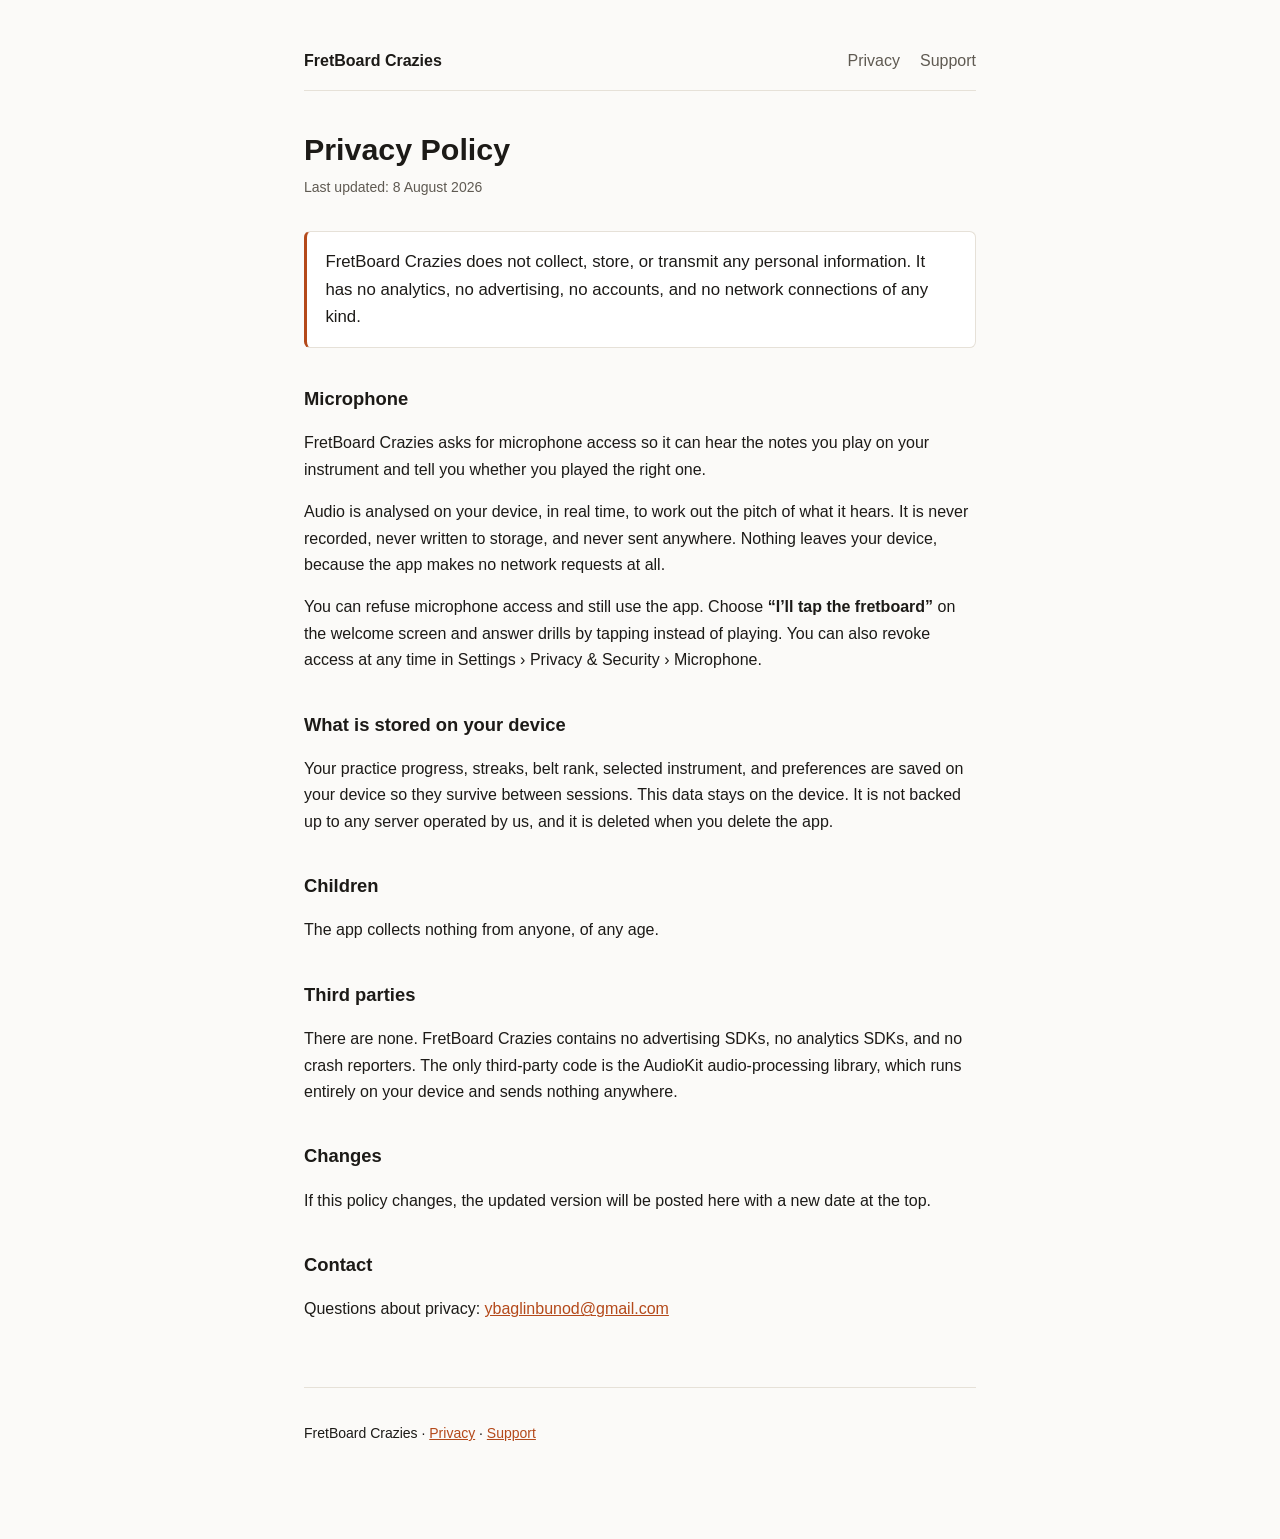
==== site/privacy/index.html @ 0d49e457 "feat: publish the privacy and support pages Apple requires App Store Connect refuses a submission wi" ====
<!doctype html>
<html lang="en">
<head>
<meta charset="utf-8">
<meta name="viewport" content="width=device-width, initial-scale=1">
<title>Privacy Policy — FretBoard Crazies</title>
<link rel="stylesheet" href="../style.css">
</head>
<body>
<nav>
  <a class="wordmark" href="../">FretBoard Crazies</a>
  <a href="./">Privacy</a>
  <a href="../support/">Support</a>
</nav>
<main>
  <h1>Privacy Policy</h1>
  <p class="updated">Last updated: 8 August 2026</p>

  <p class="lede">FretBoard Crazies does not collect, store, or transmit any personal information. It has no analytics, no advertising, no accounts, and no network connections of any kind.</p>

  <h2>Microphone</h2>
  <p>FretBoard Crazies asks for microphone access so it can hear the notes you play on your instrument and tell you whether you played the right one.</p>
  <p>Audio is analysed on your device, in real time, to work out the pitch of what it hears. It is never recorded, never written to storage, and never sent anywhere. Nothing leaves your device, because the app makes no network requests at all.</p>
  <p>You can refuse microphone access and still use the app. Choose <strong>“I’ll tap the fretboard”</strong> on the welcome screen and answer drills by tapping instead of playing. You can also revoke access at any time in Settings › Privacy &amp; Security › Microphone.</p>

  <h2>What is stored on your device</h2>
  <p>Your practice progress, streaks, belt rank, selected instrument, and preferences are saved on your device so they survive between sessions. This data stays on the device. It is not backed up to any server operated by us, and it is deleted when you delete the app.</p>

  <h2>Children</h2>
  <p>The app collects nothing from anyone, of any age.</p>

  <h2>Third parties</h2>
  <p>There are none. FretBoard Crazies contains no advertising SDKs, no analytics SDKs, and no crash reporters. The only third-party code is the AudioKit audio-processing library, which runs entirely on your device and sends nothing anywhere.</p>

  <h2>Changes</h2>
  <p>If this policy changes, the updated version will be posted here with a new date at the top.</p>

  <h2>Contact</h2>
  <p>Questions about privacy: <a href="mailto:ybaglinbunod@gmail.com">ybaglinbunod@gmail.com</a></p>
</main>
<footer>
  <p>FretBoard Crazies · <a href="./">Privacy</a> · <a href="../support/">Support</a></p>
</footer>
</body>
</html>
---- site/style.css ----
:root {
  --bg: #fbfaf8;
  --surface: #ffffff;
  --text: #1c1a17;
  --muted: #5f5a52;
  --accent: #b4491a;
  --border: #e6e1d8;
}

@media (prefers-color-scheme: dark) {
  :root {
    --bg: #16140f;
    --surface: #1e1b16;
    --text: #f0ece4;
    --muted: #a49c8e;
    --accent: #ff8c4b;
    --border: #2f2a22;
  }
}

* {
  box-sizing: border-box;
}

body {
  margin: 0;
  padding: 3rem 1.25rem 5rem;
  background: var(--bg);
  color: var(--text);
  font: 16px/1.65 -apple-system, BlinkMacSystemFont, "Segoe UI", Helvetica, Arial, sans-serif;
  -webkit-font-smoothing: antialiased;
}

main {
  max-width: 42rem;
  margin: 0 auto;
}

nav {
  max-width: 42rem;
  margin: 0 auto 2.5rem;
  display: flex;
  gap: 1.25rem;
  align-items: baseline;
  flex-wrap: wrap;
  padding-bottom: 1rem;
  border-bottom: 1px solid var(--border);
}

nav .wordmark {
  font-weight: 700;
  color: var(--text);
  text-decoration: none;
  margin-right: auto;
}

nav a {
  color: var(--muted);
  text-decoration: none;
}

nav a:hover {
  color: var(--accent);
}

h1 {
  font-size: 1.9rem;
  line-height: 1.2;
  margin: 0 0 0.5rem;
}

h2 {
  font-size: 1.15rem;
  margin: 2.25rem 0 0.5rem;
}

h3 {
  font-size: 1rem;
  margin: 1.75rem 0 0.35rem;
}

.updated {
  color: var(--muted);
  font-size: 0.875rem;
  margin: 0 0 2rem;
}

.lede {
  font-size: 1.05rem;
  background: var(--surface);
  border: 1px solid var(--border);
  border-left: 3px solid var(--accent);
  border-radius: 0.4rem;
  padding: 1rem 1.15rem;
  margin: 0 0 2rem;
}

p, li {
  color: var(--text);
}

ul {
  padding-left: 1.25rem;
}

li {
  margin: 0.35rem 0;
}

a {
  color: var(--accent);
}

code {
  background: var(--surface);
  border: 1px solid var(--border);
  border-radius: 0.25rem;
  padding: 0.1rem 0.35rem;
  font-size: 0.9em;
}

footer {
  max-width: 42rem;
  margin: 4rem auto 0;
  padding-top: 1.25rem;
  border-top: 1px solid var(--border);
  color: var(--muted);
  font-size: 0.875rem;
}
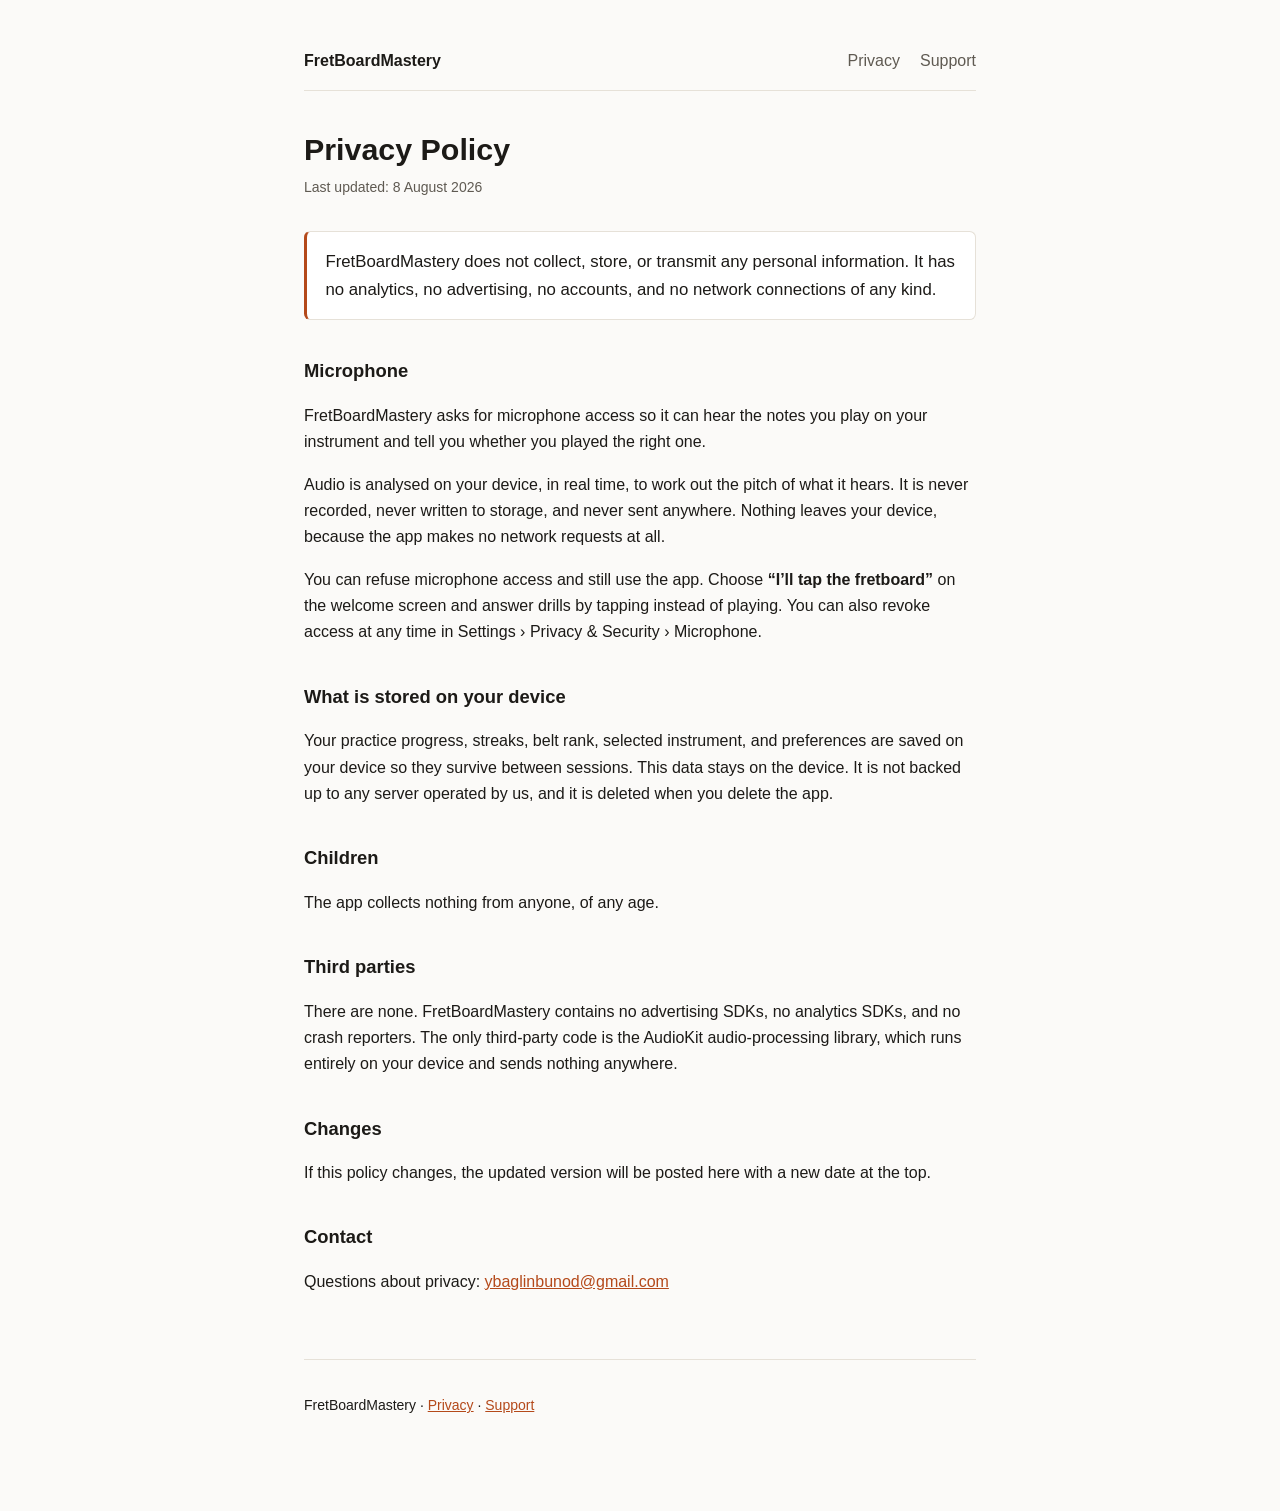
==== commit 118fd7fa: "feat: rename the app to FretBoardMastery and realign the bundle identifier The bundle identifier can" ====
--- a/site/privacy/index.html
+++ b/site/privacy/index.html
@@ -3,12 +3,12 @@
 <head>
 <meta charset="utf-8">
 <meta name="viewport" content="width=device-width, initial-scale=1">
-<title>Privacy Policy — FretBoard Crazies</title>
+<title>Privacy Policy — FretBoardMastery</title>
 <link rel="stylesheet" href="../style.css">
 </head>
 <body>
 <nav>
-  <a class="wordmark" href="../">FretBoard Crazies</a>
+  <a class="wordmark" href="../">FretBoardMastery</a>
   <a href="./">Privacy</a>
   <a href="../support/">Support</a>
 </nav>
@@ -16,10 +16,10 @@
   <h1>Privacy Policy</h1>
   <p class="updated">Last updated: 8 August 2026</p>
 
-  <p class="lede">FretBoard Crazies does not collect, store, or transmit any personal information. It has no analytics, no advertising, no accounts, and no network connections of any kind.</p>
+  <p class="lede">FretBoardMastery does not collect, store, or transmit any personal information. It has no analytics, no advertising, no accounts, and no network connections of any kind.</p>
 
   <h2>Microphone</h2>
-  <p>FretBoard Crazies asks for microphone access so it can hear the notes you play on your instrument and tell you whether you played the right one.</p>
+  <p>FretBoardMastery asks for microphone access so it can hear the notes you play on your instrument and tell you whether you played the right one.</p>
   <p>Audio is analysed on your device, in real time, to work out the pitch of what it hears. It is never recorded, never written to storage, and never sent anywhere. Nothing leaves your device, because the app makes no network requests at all.</p>
   <p>You can refuse microphone access and still use the app. Choose <strong>“I’ll tap the fretboard”</strong> on the welcome screen and answer drills by tapping instead of playing. You can also revoke access at any time in Settings › Privacy &amp; Security › Microphone.</p>
 
@@ -30,7 +30,7 @@
   <p>The app collects nothing from anyone, of any age.</p>
 
   <h2>Third parties</h2>
-  <p>There are none. FretBoard Crazies contains no advertising SDKs, no analytics SDKs, and no crash reporters. The only third-party code is the AudioKit audio-processing library, which runs entirely on your device and sends nothing anywhere.</p>
+  <p>There are none. FretBoardMastery contains no advertising SDKs, no analytics SDKs, and no crash reporters. The only third-party code is the AudioKit audio-processing library, which runs entirely on your device and sends nothing anywhere.</p>
 
   <h2>Changes</h2>
   <p>If this policy changes, the updated version will be posted here with a new date at the top.</p>
@@ -39,7 +39,7 @@
   <p>Questions about privacy: <a href="mailto:ybaglinbunod@gmail.com">ybaglinbunod@gmail.com</a></p>
 </main>
 <footer>
-  <p>FretBoard Crazies · <a href="./">Privacy</a> · <a href="../support/">Support</a></p>
+  <p>FretBoardMastery · <a href="./">Privacy</a> · <a href="../support/">Support</a></p>
 </footer>
 </body>
 </html>
